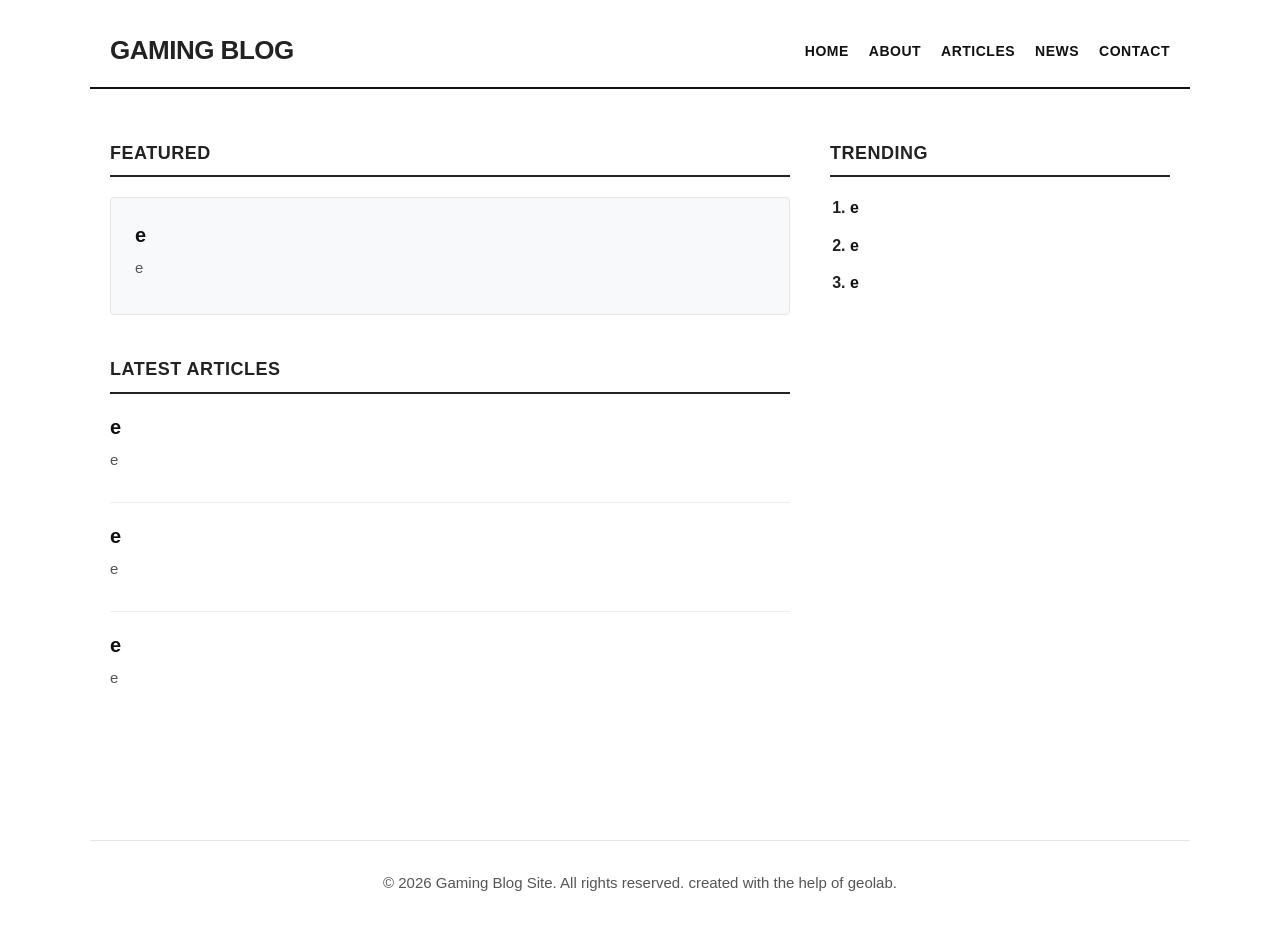
==== index.html @ 260d0674 "1st version of the site" ====
<!DOCTYPE html>
<html lang="en">
<head>
    <meta charset="UTF-8">
    <meta name="viewport" content="width=device-width, initial-scale=1.0">
    <title>Gaming Blog Homepage</title>
    <link rel="stylesheet" href="css/reset.css">
    <link rel="stylesheet" href="css/style.css">
    <link rel="stylesheet" href="css/media.css">
</head>
<body>

    <!-- HEADER / NAVIGATION -->
    <header>
        <h1 class="site-title">Gaming Blog</h1>
        <nav>
            <a href="#">Home</a>
            <a href="#">About</a>
            <a href="#">Articles</a>
            <a href="#">News</a>
            <a href="#">Contact</a>
        </nav>
    </header>

    <!-- MAIN HOMEPAGE CONTENT -->
    <main class="main-layout">

        <!-- LEFT COLUMN: ARTICLES -->
        <div class="content-area">

            <!-- Featured Section -->
            <section>
                <h2>Featured</h2>
                <div class="featured-post">
                    <h3><a href="#">e</a></h3>
                    <p>e</p>
                </div>
            </section>

            <!-- Latest Feed Section -->
            <section>
                <h2>Latest Articles</h2>
                <ul class="post-list">
                    <li class="post-item">
                        <h3><a href="#">e</a></h3>
                        <p>e</p>
                    </li>
                    <li class="post-item">
                        <h3><a href="#">e</a></h3>
                        <p>e</p>
                    </li>
                    <li class="post-item">
                        <h3><a href="#">e</a></h3>
                        <p>e</p>
                    </li>
                </ul>
            </section>

        </div>

        <!-- RIGHT COLUMN: SIDEBAR -->
        <aside>
            <section>
                <h2>Trending</h2>
                <ol>
                    <li><a href="#">e</a></li>
                    <li><a href="#">e</a></li>
                    <li><a href="#">e</a></li>
                </ol>
            </section>
        </aside>

    </main>

    <!-- FOOTER -->
    <footer>
        <p>&copy; 2026 Gaming Blog Site. All rights reserved. created with the help of geolab.</p>
    </footer>

</body>
</html>
---- css/style.css ----
/* --- Base Setup & Resets --- */
* {
    box-sizing: border-box;
    margin: 0;
    padding: 0;
}

body {
    font-family: -apple-system, BlinkMacSystemFont, "Segoe UI", Roboto, Arial, sans-serif;
    background-color: #ffffff;
    color: #222222;
    line-height: 1.6;
}

/* Remove default link styling and ensure font-weight carries over */
a {
    color: #111111;
    text-decoration: none;
}

a:hover {
    color: #0066cc;
    text-decoration: underline;
}

/* --- Global Layout Containers --- */
header, main, footer {
    max-width: 1100px;
    margin: 0 auto;
    padding: 20px;
}

/* --- Navigation Header --- */
header {
    display: flex;
    justify-content: space-between;
    align-items: center;
    border-bottom: 2px solid #111111;
    padding-bottom: 15px;
    margin-top: 10px;
}

.site-title {
    font-size: 26px;
    font-weight: 800; /* Forces bolding over the reset */
    text-transform: uppercase;
    letter-spacing: -0.5px;
}

nav {
    display: flex;
    gap: 20px;
}

nav a {
    font-size: 14px;
    font-weight: 700; /* Forces bolding over the reset */
    text-transform: uppercase;
    letter-spacing: 0.5px;
}

/* --- Core Content Grid --- */
.main-layout {
    display: grid;
    grid-template-columns: 2fr 1fr;
    gap: 40px;
    margin-top: 30px;
}

section {
    margin-bottom: 40px;
}

h2 {
    font-size: 18px;
    font-weight: 800; /* Forces bolding over the reset */
    text-transform: uppercase;
    letter-spacing: 0.5px;
    border-bottom: 2px solid #222222;
    padding-bottom: 8px;
    margin-bottom: 20px;
}

h3 {
    font-size: 20px;
    font-weight: 700; /* Forces bolding over the reset */
    margin-bottom: 8px;
    line-height: 1.3;
}

p {
    color: #555555;
    font-size: 15px;
    margin-bottom: 10px;
}

/* --- Article Cards & Lists --- */
.featured-post {
    background-color: #f8f9fa;
    padding: 24px;
    border: 1px solid #e5e5e5;
    border-radius: 4px;
}

.post-list {
    list-style: none;
}

.post-item {
    padding-bottom: 20px;
    margin-bottom: 20px;
    border-bottom: 1px solid #eeeeee;
}

.post-item:last-child {
    border-bottom: none;
}

.post-meta {
    font-size: 12px;
    font-weight: 600;
    color: #888888;
    text-transform: uppercase;
    letter-spacing: 0.5px;
}

/* --- Sidebar Styling --- */
aside {
    height: fit-content;
}

aside ol {
    padding-left: 20px;
    list-style: decimal; /* Restores the standard ordered list numbers */
}

aside ol li {
    margin-bottom: 15px;
    font-weight: 600;
    line-height: 1.4;
}

/* --- Footer --- */
footer {
    border-top: 1px solid #e5e5e5;
    text-align: center;
    font-size: 13px;
    color: #777777;
    margin-top: 60px;
    padding-top: 30px;
    padding-bottom: 40px;
}
---- css/media.css ----
@media (max-width: 768px) {
    header {
        flex-direction: column;
        align-items: flex-start;
        gap: 10px;
    }
    nav {
        margin-left: 0;
    }
    nav a {
        margin-left: 0;
        margin-right: 15px;
    }
    .main-layout {
        grid-template-columns: 1fr;
    }
}
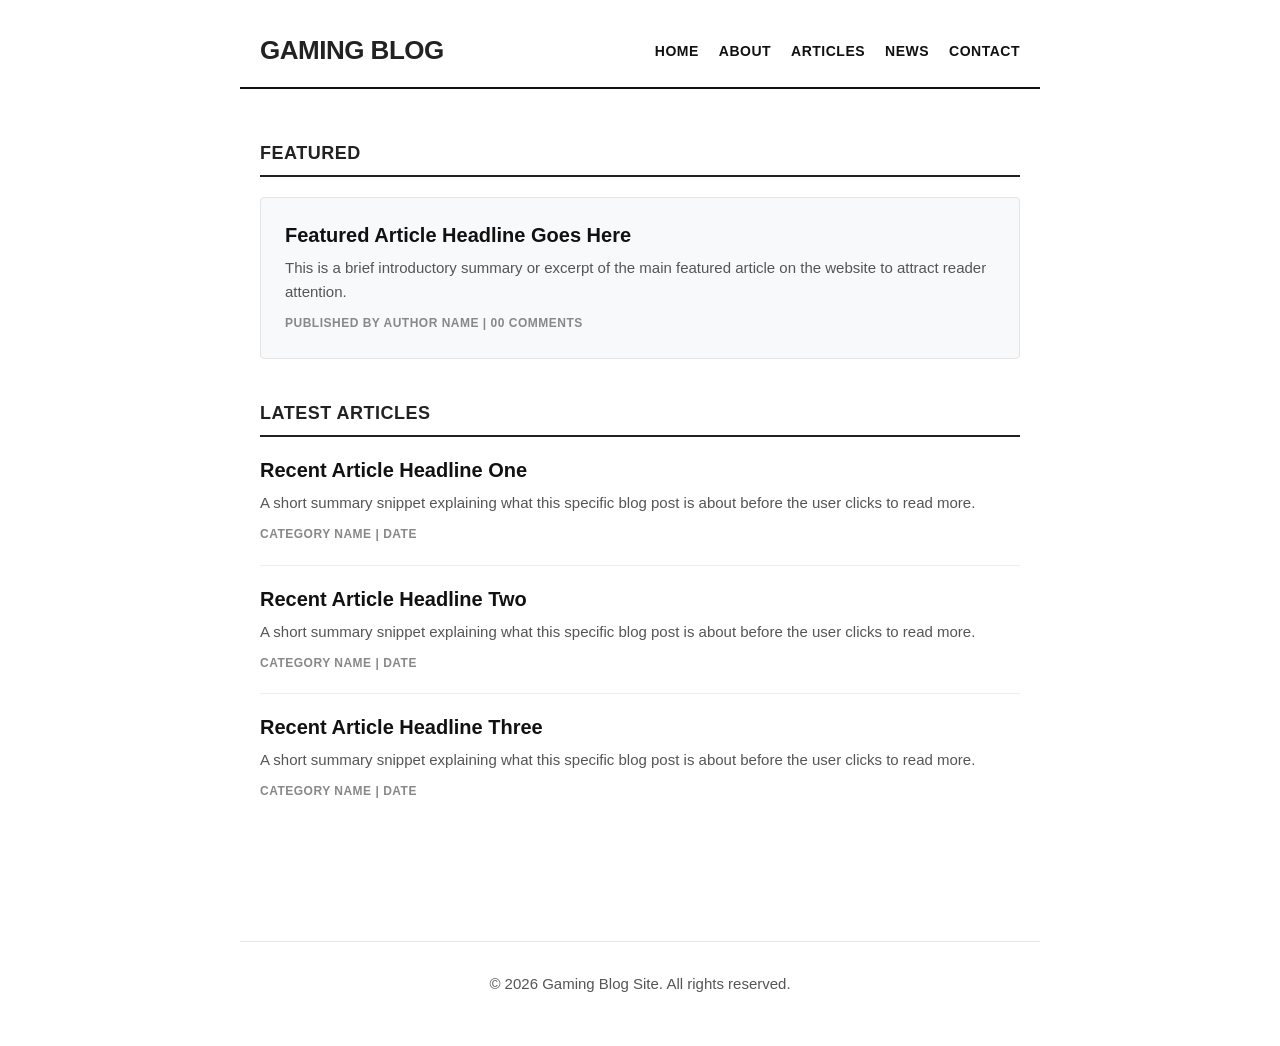
==== commit 22056073: "about.html added" ====
--- a/index.html
+++ b/index.html
@@ -10,71 +10,51 @@
 </head>
 <body>
 
-    <!-- HEADER / NAVIGATION -->
     <header>
         <h1 class="site-title">Gaming Blog</h1>
         <nav>
-            <a href="#">Home</a>
-            <a href="#">About</a>
+            <a href="index.html">Home</a>
+            <a href="about.html">About</a>
             <a href="#">Articles</a>
             <a href="#">News</a>
             <a href="#">Contact</a>
         </nav>
     </header>
 
-    <!-- MAIN HOMEPAGE CONTENT -->
     <main class="main-layout">
+        <section>
+            <h2>Featured</h2>
+            <div class="featured-post">
+                <h3><a href="#">Featured Article Headline Goes Here</a></h3>
+                <p>This is a brief introductory summary or excerpt of the main featured article on the website to attract reader attention.</p>
+                <div class="post-meta">Published by Author Name | 00 Comments</div>
+            </div>
+        </section>
 
-        <!-- LEFT COLUMN: ARTICLES -->
-        <div class="content-area">
-
-            <!-- Featured Section -->
-            <section>
-                <h2>Featured</h2>
-                <div class="featured-post">
-                    <h3><a href="#">e</a></h3>
-                    <p>e</p>
-                </div>
-            </section>
-
-            <!-- Latest Feed Section -->
-            <section>
-                <h2>Latest Articles</h2>
-                <ul class="post-list">
-                    <li class="post-item">
-                        <h3><a href="#">e</a></h3>
-                        <p>e</p>
-                    </li>
-                    <li class="post-item">
-                        <h3><a href="#">e</a></h3>
-                        <p>e</p>
-                    </li>
-                    <li class="post-item">
-                        <h3><a href="#">e</a></h3>
-                        <p>e</p>
-                    </li>
-                </ul>
-            </section>
-
-        </div>
-
-        <!-- RIGHT COLUMN: SIDEBAR -->
-        <aside>
-            <section>
-                <h2>Trending</h2>
-                <ol>
-                    <li><a href="#">e</a></li>
-                    <li><a href="#">e</a></li>
-                    <li><a href="#">e</a></li>
-                </ol>
-            </section>
-        </aside>
-
+        <section>
+            <h2>Latest Articles</h2>
+            <ul class="post-list">
+                <li class="post-item">
+                    <h3><a href="#">Recent Article Headline One</a></h3>
+                    <p>A short summary snippet explaining what this specific blog post is about before the user clicks to read more.</p>
+                    <div class="post-meta">Category Name | Date</div>
+                </li>
+                <li class="post-item">
+                    <h3><a href="#">Recent Article Headline Two</a></h3>
+                    <p>A short summary snippet explaining what this specific blog post is about before the user clicks to read more.</p>
+                    <div class="post-meta">Category Name | Date</div>
+                </li>
+                <li class="post-item">
+                    <h3><a href="#">Recent Article Headline Three</a></h3>
+                    <p>A short summary snippet explaining what this specific blog post is about before the user clicks to read more.</p>
+                    <div class="post-meta">Category Name | Date</div>
+                </li>
+            </ul>
+        </section>
     </main>
 
-    <!-- FOOTER -->
     <footer>
-        <p>&copy; 2026 Gaming Blog Site. All rights reserved. created with the help of geolab.</p>
+        <p>&copy; 2026 Gaming Blog Site. All rights reserved.</p>
     </footer>
 
 </body>
--- a/css/style.css
+++ b/css/style.css
@@ -25,7 +25,7 @@
 
 /* --- Global Layout Containers --- */
 header, main, footer {
-    max-width: 1100px;
+    max-width: 800px; /* Reduced max-width for better readability without sidebar */
     margin: 0 auto;
     padding: 20px;
 }
@@ -42,7 +42,7 @@
 
 .site-title {
     font-size: 26px;
-    font-weight: 800; /* Forces bolding over the reset */
+    font-weight: 800;
     text-transform: uppercase;
     letter-spacing: -0.5px;
 }
@@ -54,16 +54,13 @@
 
 nav a {
     font-size: 14px;
-    font-weight: 700; /* Forces bolding over the reset */
+    font-weight: 700;
     text-transform: uppercase;
     letter-spacing: 0.5px;
 }
 
-/* --- Core Content Grid --- */
+/* --- Core Content Layout --- */
 .main-layout {
-    display: grid;
-    grid-template-columns: 2fr 1fr;
-    gap: 40px;
     margin-top: 30px;
 }
 
@@ -73,7 +70,7 @@
 
 h2 {
     font-size: 18px;
-    font-weight: 800; /* Forces bolding over the reset */
+    font-weight: 800;
     text-transform: uppercase;
     letter-spacing: 0.5px;
     border-bottom: 2px solid #222222;
@@ -83,7 +80,7 @@
 
 h3 {
     font-size: 20px;
-    font-weight: 700; /* Forces bolding over the reset */
+    font-weight: 700;
     margin-bottom: 8px;
     line-height: 1.3;
 }
@@ -124,22 +121,6 @@
     letter-spacing: 0.5px;
 }
 
-/* --- Sidebar Styling --- */
-aside {
-    height: fit-content;
-}
-
-aside ol {
-    padding-left: 20px;
-    list-style: decimal; /* Restores the standard ordered list numbers */
-}
-
-aside ol li {
-    margin-bottom: 15px;
-    font-weight: 600;
-    line-height: 1.4;
-}
-
 /* --- Footer --- */
 footer {
     border-top: 1px solid #e5e5e5;
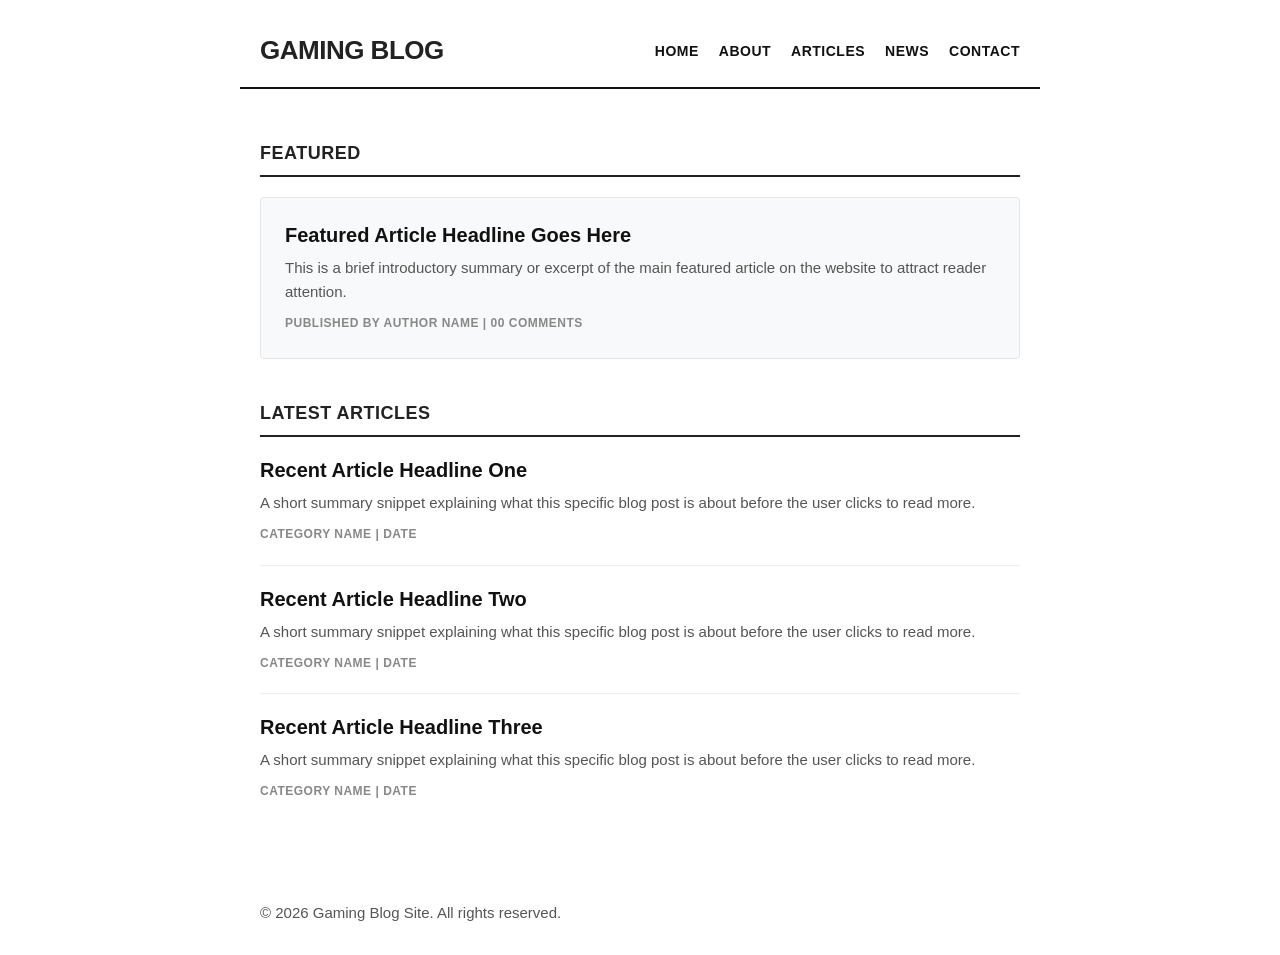
==== commit c12fa871: "2nd update to site" ====
--- a/index.html
+++ b/index.html
@@ -16,8 +16,8 @@
             <a href="index.html">Home</a>
             <a href="about.html">About</a>
             <a href="#">Articles</a>
-            <a href="#">News</a>
-            <a href="#">Contact</a>
+            <a href="news.html">News</a>
+            <a href="contact.html">Contact</a>
         </nav>
     </header>
 
--- a/css/style.css
+++ b/css/style.css
@@ -25,7 +25,7 @@
 
 /* --- Global Layout Containers --- */
 header, main, footer {
-    max-width: 800px; /* Reduced max-width for better readability without sidebar */
+    max-width: 800px;
     margin: 0 auto;
     padding: 20px;
 }
@@ -121,13 +121,45 @@
     letter-spacing: 0.5px;
 }
 
-/* --- Footer --- */
-footer {
-    border-top: 1px solid #e5e5e5;
-    text-align: center;
-    font-size: 13px;
-    color: #777777;
-    margin-top: 60px;
-    padding-top: 30px;
-    padding-bottom: 40px;
+/* --- Contact Form Layout --- */
+.form-group {
+    margin-bottom: 15px;
 }
+
+.form-group label {
+    display: block;
+    font-size: 14px;
+    font-weight: 700;
+    text-transform: uppercase;
+    margin-bottom: 5px;
+}
+
+.form-group input, .form-group textarea {
+    width: 100%;
+    padding: 10px;
+    border: 1px solid #e5e5e5;
+    border-radius: 4px;
+    font-family: inherit;
+    font-size: 15px;
+}
+
+.form-group textarea {
+    resize: vertical;
+    height: 120px;
+}
+
+.submit-btn {
+    background-color: #111111;
+    color: #ffffff;
+    border: none;
+    padding: 10px 20px;
+    font-size: 14px;
+    font-weight: 700;
+    text-transform: uppercase;
+    cursor: pointer;
+    border-radius: 4px;
+}
+
+.submit-btn:hover {
+    background-color: #333333;
+}
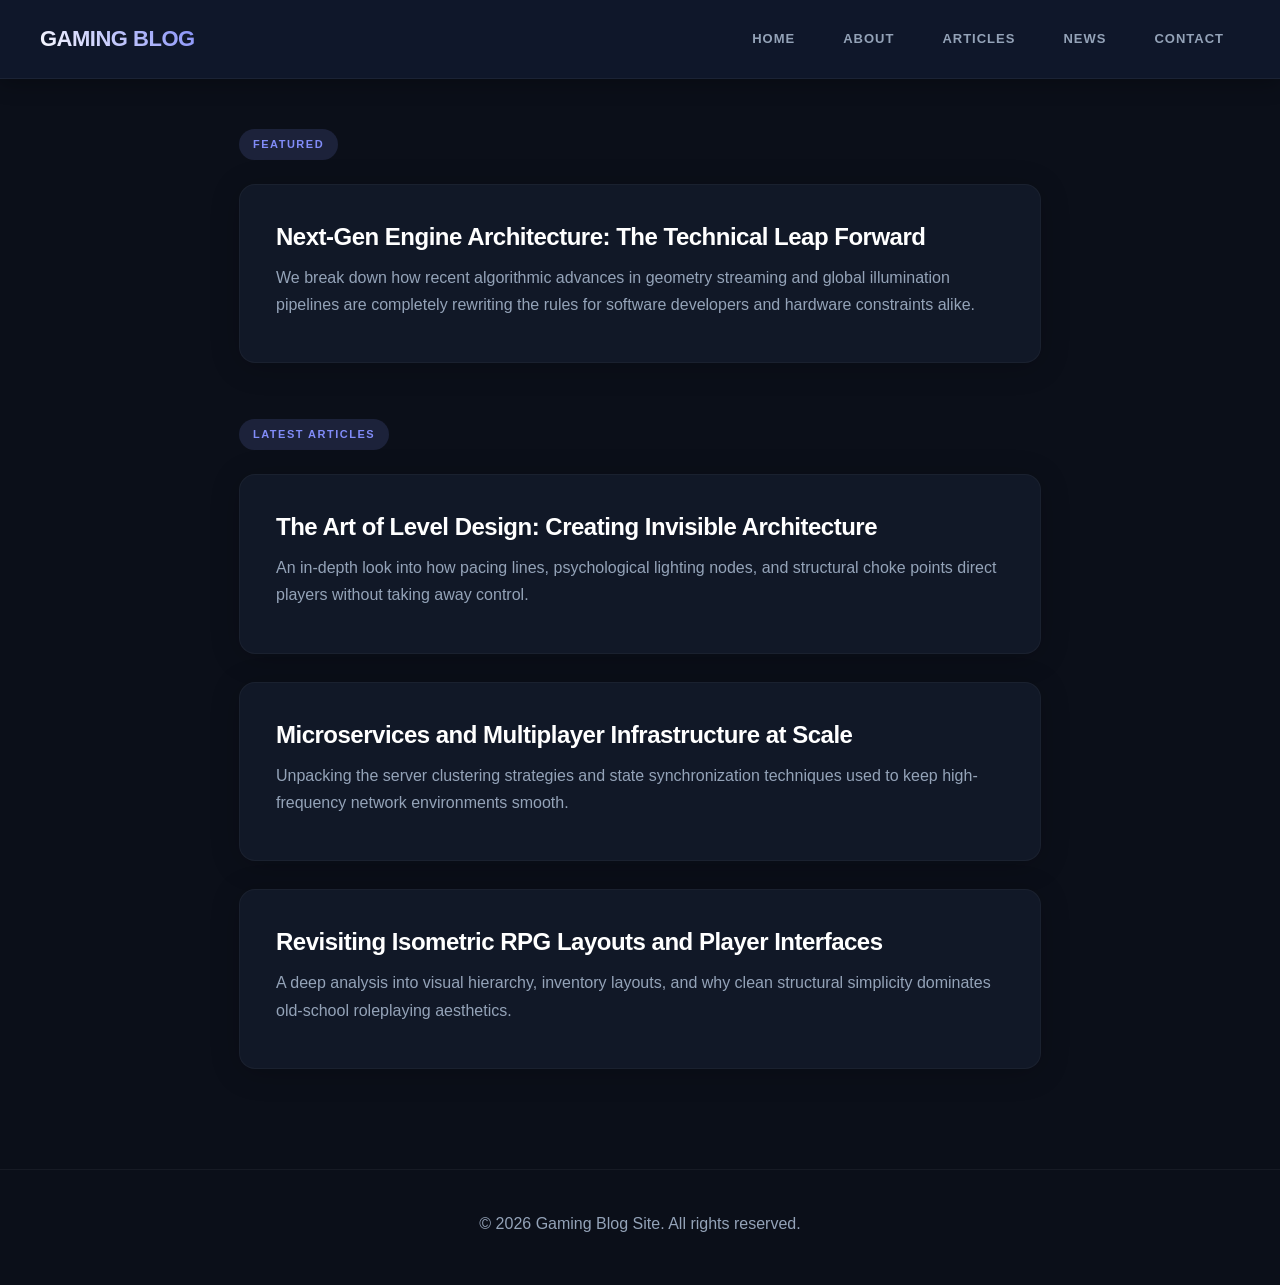
==== commit da679f7b: "big update" ====
--- a/index.html
+++ b/index.html
@@ -3,7 +3,7 @@
 <head>
     <meta charset="UTF-8">
     <meta name="viewport" content="width=device-width, initial-scale=1.0">
-    <title>Gaming Blog Homepage</title>
+    <title>Gaming Blog - Home</title>
     <link rel="stylesheet" href="css/reset.css">
     <link rel="stylesheet" href="css/style.css">
     <link rel="stylesheet" href="css/media.css">
@@ -11,11 +11,11 @@
 <body>
 
     <header>
-        <h1 class="site-title">Gaming Blog</h1>
+        <h1 class="site-title">Gaming <span>Blog</span></h1>
         <nav>
             <a href="index.html">Home</a>
             <a href="about.html">About</a>
-            <a href="#">Articles</a>
+            <a href="articles.html">Articles</a>
             <a href="news.html">News</a>
             <a href="contact.html">Contact</a>
         </nav>
@@ -25,9 +25,8 @@
         <section>
             <h2>Featured</h2>
             <div class="featured-post">
-                <h3><a href="#">Featured Article Headline Goes Here</a></h3>
-                <p>This is a brief introductory summary or excerpt of the main featured article on the website to attract reader attention.</p>
-                <div class="post-meta">Published by Author Name | 00 Comments</div>
+                <h3><a href="article1.html">Next-Gen Engine Architecture: The Technical Leap Forward</a></h3>
+                <p>We break down how recent algorithmic advances in geometry streaming and global illumination pipelines are completely rewriting the rules for software developers and hardware constraints alike.</p>
             </div>
         </section>
 
@@ -35,19 +34,16 @@
             <h2>Latest Articles</h2>
             <ul class="post-list">
                 <li class="post-item">
-                    <h3><a href="#">Recent Article Headline One</a></h3>
-                    <p>A short summary snippet explaining what this specific blog post is about before the user clicks to read more.</p>
-                    <div class="post-meta">Category Name | Date</div>
+                    <h3><a href="article1.html">The Art of Level Design: Creating Invisible Architecture</a></h3>
+                    <p>An in-depth look into how pacing lines, psychological lighting nodes, and structural choke points direct players without taking away control.</p>
                 </li>
                 <li class="post-item">
-                    <h3><a href="#">Recent Article Headline Two</a></h3>
-                    <p>A short summary snippet explaining what this specific blog post is about before the user clicks to read more.</p>
-                    <div class="post-meta">Category Name | Date</div>
+                    <h3><a href="article2.html">Microservices and Multiplayer Infrastructure at Scale</a></h3>
+                    <p>Unpacking the server clustering strategies and state synchronization techniques used to keep high-frequency network environments smooth.</p>
                 </li>
                 <li class="post-item">
-                    <h3><a href="#">Recent Article Headline Three</a></h3>
-                    <p>A short summary snippet explaining what this specific blog post is about before the user clicks to read more.</p>
-                    <div class="post-meta">Category Name | Date</div>
+                    <h3><a href="article3.html">Revisiting Isometric RPG Layouts and Player Interfaces</a></h3>
+                    <p>A deep analysis into visual hierarchy, inventory layouts, and why clean structural simplicity dominates old-school roleplaying aesthetics.</p>
                 </li>
             </ul>
         </section>
--- a/css/style.css
+++ b/css/style.css
@@ -1,4 +1,4 @@
-/* --- Base Setup & Resets --- */
+/* --- Base Resets & Professional Setup --- */
 * {
     box-sizing: border-box;
     margin: 0;
@@ -6,160 +6,255 @@
 }
 
 body {
-    font-family: -apple-system, BlinkMacSystemFont, "Segoe UI", Roboto, Arial, sans-serif;
-    background-color: #ffffff;
-    color: #222222;
-    line-height: 1.6;
-}
-
-/* Remove default link styling and ensure font-weight carries over */
+    font-family: -apple-system, BlinkMacSystemFont, "Segoe UI", Roboto, Helvetica, Arial, sans-serif;
+    background-color: #0b0f19; /* Deep midnight blue body background that sets the tone */
+    color: #f1f5f9; /* Off-white text for excellent dark-mode readability */
+    line-height: 1.7;
+    -webkit-font-smoothing: antialiased;
+}
+
+::selection {
+    background-color: rgba(99, 102, 241, 0.3);
+    color: #818cf8;
+}
+
 a {
-    color: #111111;
+    color: inherit;
     text-decoration: none;
-}
-
-a:hover {
-    color: #0066cc;
-    text-decoration: underline;
-}
-
-/* --- Global Layout Containers --- */
-header, main, footer {
-    max-width: 800px;
-    margin: 0 auto;
-    padding: 20px;
-}
-
-/* --- Navigation Header --- */
+    transition: all 0.25s cubic-bezier(0.4, 0, 0.2, 1);
+}
+
+/* --- Premium Navigation Bar Layout --- */
 header {
+    background-color: #0f172a; /* Blends flawlessly into the body tone */
+    padding: 20px 40px;
     display: flex;
     justify-content: space-between;
     align-items: center;
-    border-bottom: 2px solid #111111;
-    padding-bottom: 15px;
-    margin-top: 10px;
+    border-bottom: 1px solid rgba(255, 255, 255, 0.05); /* Very subtle divider line */
+    box-shadow: 0 4px 20px rgba(0, 0, 0, 0.3);
+    position: sticky;
+    top: 0;
+    z-index: 100;
 }
 
 .site-title {
-    font-size: 26px;
-    font-weight: 800;
+    font-size: 22px;
+    font-weight: 900;
     text-transform: uppercase;
     letter-spacing: -0.5px;
+
+    /* --- The Webkit Gradient Effect --- */
+    background: linear-gradient(45deg, #ffffff, #818cf8);
+    -webkit-background-clip: text;
+    -webkit-text-fill-color: transparent;
+}
+
+.site-title span {
+    color: #818cf8; /* Vibrant neon indigo for the dark background */
 }
 
 nav {
     display: flex;
-    gap: 20px;
+    align-items: center;
+    gap: 16px;
 }
 
 nav a {
-    font-size: 14px;
-    font-weight: 700;
-    text-transform: uppercase;
-    letter-spacing: 0.5px;
-}
-
-/* --- Core Content Layout --- */
-.main-layout {
-    margin-top: 30px;
+    font-size: 13px;
+    font-weight: 700;
+    text-transform: uppercase;
+    letter-spacing: 1px;
+    color: #94a3b8;
+    padding: 8px 16px;
+    border-radius: 8px;
+}
+
+nav a:hover {
+    color: #ffffff;
+    background-color: rgba(255, 255, 255, 0.05);
+}
+
+/* --- Layout Main Blueprint --- */
+main {
+    max-width: 850px;
+    margin: 50px auto;
+    padding: 0 24px;
 }
 
 section {
-    margin-bottom: 40px;
-}
-
+    margin-bottom: 56px;
+}
+
+/* Modern clean section tags */
 h2 {
-    font-size: 18px;
+    font-size: 11px;
     font-weight: 800;
     text-transform: uppercase;
-    letter-spacing: 0.5px;
-    border-bottom: 2px solid #222222;
-    padding-bottom: 8px;
-    margin-bottom: 20px;
+    letter-spacing: 1.5px;
+    color: #818cf8;
+    margin-bottom: 24px;
+    display: inline-block;
+    background-color: rgba(129, 140, 248, 0.15); /* Translucent glow badge */
+    padding: 6px 14px;
+    border-radius: 20px;
 }
 
 h3 {
-    font-size: 20px;
-    font-weight: 700;
+    font-size: 24px;
+    font-weight: 800;
+    margin-bottom: 12px;
+    letter-spacing: -0.5px;
+    color: #ffffff; /* Bright title text */
+    line-height: 1.3;
+}
+
+h3 a:hover {
+    color: #818cf8;
+}
+
+p {
+    color: #94a3b8; /* Muted slate gray for relaxed reading comfort */
+    font-size: 16px;
     margin-bottom: 8px;
-    line-height: 1.3;
-}
-
-p {
-    color: #555555;
-    font-size: 15px;
-    margin-bottom: 10px;
-}
-
-/* --- Article Cards & Lists --- */
-.featured-post {
-    background-color: #f8f9fa;
-    padding: 24px;
-    border: 1px solid #e5e5e5;
-    border-radius: 4px;
+}
+
+/* --- Sleek Dark-Mode Card Containers --- */
+.featured-post, .post-item {
+    background-color: #111827; /* Rich dark-slate cards that float above the background */
+    padding: 36px;
+    border: 1px solid rgba(255, 255, 255, 0.04);
+    border-radius: 16px;
+    box-shadow: 0 4px 30px rgba(0, 0, 0, 0.2);
+    transition: all 0.3s cubic-bezier(0.4, 0, 0.2, 1);
+    margin-bottom: 28px;
+}
+
+.featured-post:hover, .post-item:hover {
+    transform: translateY(-4px);
+    box-shadow: 0 20px 30px rgba(0, 0, 0, 0.4);
+    border-color: rgba(129, 140, 248, 0.4); /* Glowing indigo border on hover */
+    background-color: #1f2937; /* Slightly lighter on interaction */
 }
 
 .post-list {
     list-style: none;
 }
 
-.post-item {
-    padding-bottom: 20px;
-    margin-bottom: 20px;
-    border-bottom: 1px solid #eeeeee;
-}
-
-.post-item:last-child {
-    border-bottom: none;
-}
-
-.post-meta {
-    font-size: 12px;
-    font-weight: 600;
-    color: #888888;
-    text-transform: uppercase;
-    letter-spacing: 0.5px;
-}
-
-/* --- Contact Form Layout --- */
+/* --- Contact Input Form Field Refinements --- */
 .form-group {
-    margin-bottom: 15px;
+    margin-bottom: 24px;
 }
 
 .form-group label {
     display: block;
-    font-size: 14px;
-    font-weight: 700;
-    text-transform: uppercase;
-    margin-bottom: 5px;
+    font-size: 12px;
+    font-weight: 700;
+    text-transform: uppercase;
+    color: #94a3b8;
+    margin-bottom: 8px;
+    letter-spacing: 0.5px;
 }
 
 .form-group input, .form-group textarea {
     width: 100%;
-    padding: 10px;
-    border: 1px solid #e5e5e5;
-    border-radius: 4px;
+    padding: 14px 16px;
+    border: 1px solid rgba(255, 255, 255, 0.1);
+    border-radius: 10px;
     font-family: inherit;
     font-size: 15px;
+    background-color: #1f2937;
+    color: #ffffff;
+    transition: all 0.2s ease;
+}
+
+.form-group input:focus, .form-group textarea:focus {
+    outline: none;
+    border-color: #818cf8;
+    background-color: #111827;
+    box-shadow: 0 0 0 4px rgba(129, 140, 248, 0.2);
 }
 
 .form-group textarea {
     resize: vertical;
-    height: 120px;
+    height: 150px;
 }
 
 .submit-btn {
-    background-color: #111111;
+    background-color: #818cf8;
     color: #ffffff;
     border: none;
-    padding: 10px 20px;
+    padding: 14px 32px;
     font-size: 14px;
     font-weight: 700;
     text-transform: uppercase;
+    letter-spacing: 0.5px;
     cursor: pointer;
-    border-radius: 4px;
+    border-radius: 10px;
+    box-shadow: 0 4px 12px rgba(129, 140, 248, 0.3);
+    transition: all 0.2s ease;
 }
 
 .submit-btn:hover {
-    background-color: #333333;
-}
+    background-color: #6366f1;
+    box-shadow: 0 4px 20px rgba(99, 102, 241, 0.5);
+}
+
+/* --- Clean Dark Footer Layout --- */
+footer {
+    text-align: center;
+    font-size: 14px;
+    color: #64748b;
+    margin-top: 100px;
+    padding: 40px 0;
+    border-top: 1px solid rgba(255, 255, 255, 0.05);
+}
+
+/* --- Dedicated Social Media Grid (Contact Page) --- */
+.social-links-card {
+    background-color: #111827;
+    padding: 36px;
+    border: 1px solid rgba(255, 255, 255, 0.04);
+    border-radius: 16px;
+    box-shadow: 0 4px 30px rgba(0, 0, 0, 0.2);
+}
+
+.social-links-card p {
+    margin-bottom: 24px;
+}
+
+.social-grid {
+    display: grid;
+    grid-template-columns: repeat(auto-fit, minmax(140px, 1fr));
+    gap: 16px;
+}
+
+.social-box {
+    display: flex;
+    flex-direction: column;
+    align-items: center;
+    justify-content: center;
+    padding: 20px;
+    background-color: #1f2937;
+    border: 1px solid rgba(255, 255, 255, 0.02);
+    border-radius: 12px;
+    color: #94a3b8;
+    gap: 10px;
+    font-weight: 700;
+    font-size: 14px;
+}
+
+.social-box i {
+    font-size: 24px;
+    transition: transform 0.25s ease;
+}
+
+/* Custom interactive brand highlight hover effects */
+.social-box:hover i {
+    transform: scale(1.2);
+}
+
+.social-box.tw:hover { color: #1da1f2; background-color: rgba(29, 161, 242, 0.05); border-color: rgba(29, 161, 242, 0.2); }
+.social-box.ds:hover { color: #5865f2; background-color: rgba(88, 101, 242, 0.05); border-color: rgba(88, 101, 242, 0.2); }
+.social-box.yt:hover { color: #ff0000; background-color: rgba(255, 0, 0, 0.05); border-color: rgba(255, 0, 0, 0.2); }
+.social-box.gh:hover { color: #ffffff; background-color: rgba(255, 255, 255, 0.05); border-color: rgba(255, 255, 255, 0.2); }
--- a/css/media.css
+++ b/css/media.css
@@ -1,17 +1,17 @@
-@media (max-width: 768px) {
+@media (max-width: 640px) {
     header {
         flex-direction: column;
-        align-items: flex-start;
-        gap: 10px;
+        gap: 16px;
+        padding: 20px;
     }
     nav {
-        margin-left: 0;
+        gap: 4px;
     }
     nav a {
-        margin-left: 0;
-        margin-right: 15px;
+        padding: 6px 10px;
+        font-size: 12px;
     }
-    .main-layout {
-        grid-template-columns: 1fr;
+    .featured-post, .post-item {
+        padding: 28px;
     }
 }
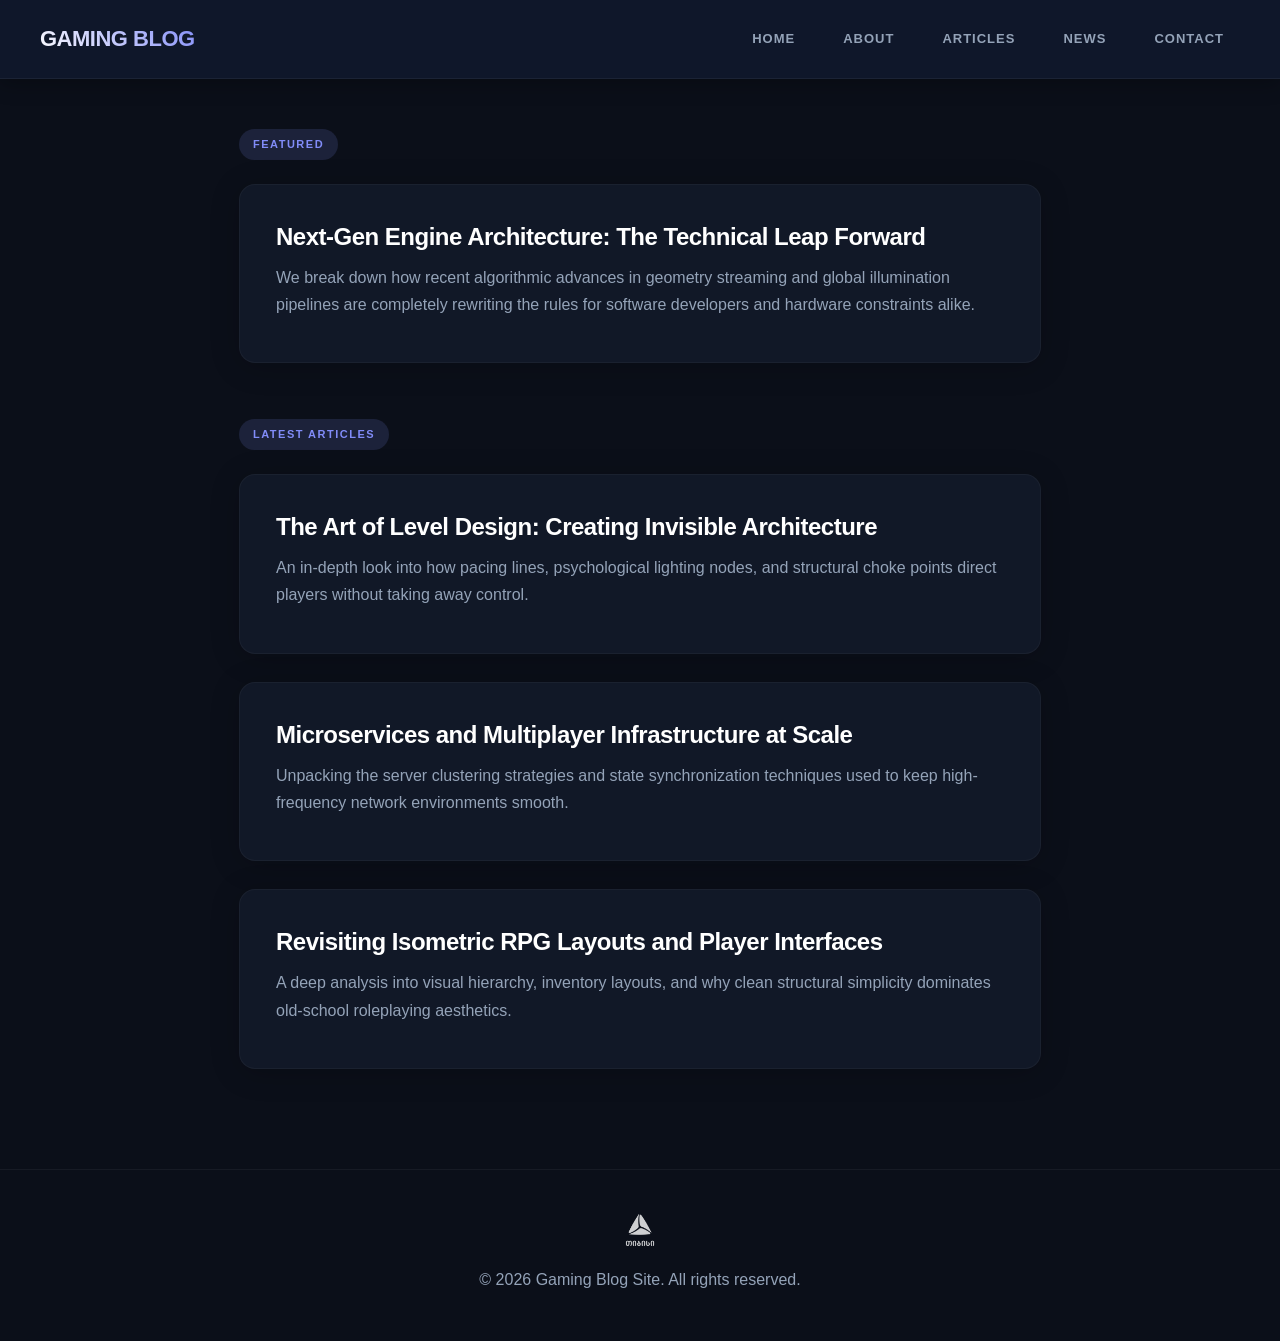
==== commit d05ed112: "finishing touches" ====
--- a/index.html
+++ b/index.html
@@ -50,8 +50,13 @@
     </main>
 
     <footer>
+    <div class="footer-content">
+        <a href="https://tbcbank.ge/ka/tbc-education" target="_blank" rel="noopener noreferrer" class="logo-link">
+            <img src="images/tbc-logo.png" alt="TBC Logo" class="footer-logo">
+        </a>
         <p>&copy; 2026 Gaming Blog Site. All rights reserved.</p>
-    </footer>
+    </div>
+</footer>
 
 </body>
 </html>
--- a/css/style.css
+++ b/css/style.css
@@ -3,6 +3,26 @@
     box-sizing: border-box;
     margin: 0;
     padding: 0;
+}
+
+/* --- WebKit Custom Scrollbar Styling --- */
+::-webkit-scrollbar {
+    width: 10px; /* Width of the vertical scrollbar */
+    height: 10px; /* Height of the horizontal scrollbar */
+}
+
+::-webkit-scrollbar-track {
+    background: #0b0f19; /* Matches body background */
+}
+
+::-webkit-scrollbar-thumb {
+    background: #1f2937; /* Smooth dark gray handle */
+    border: 2px solid #0b0f19; /* Creates a clean gap effect */
+    border-radius: 10px;
+}
+
+::-webkit-scrollbar-thumb:hover {
+    background: #818cf8; /* Turns vibrant indigo when dragged */
 }
 
 body {
@@ -11,6 +31,7 @@
     color: #f1f5f9; /* Off-white text for excellent dark-mode readability */
     line-height: 1.7;
     -webkit-font-smoothing: antialiased;
+    -webkit-tap-highlight-color: transparent;
 }
 
 ::selection {
@@ -258,3 +279,30 @@
 .social-box.ds:hover { color: #5865f2; background-color: rgba(88, 101, 242, 0.05); border-color: rgba(88, 101, 242, 0.2); }
 .social-box.yt:hover { color: #ff0000; background-color: rgba(255, 0, 0, 0.05); border-color: rgba(255, 0, 0, 0.2); }
 .social-box.gh:hover { color: #ffffff; background-color: rgba(255, 255, 255, 0.05); border-color: rgba(255, 255, 255, 0.2); }
+
+/* --- Footer Logo Layout --- */
+.footer-content {
+    display: flex;
+    flex-direction: column;
+    align-items: center;
+    gap: 16px; /* Spacing between logo and copyright text */
+}
+
+.footer-logo {
+    height: 40px; /* Restricts height so it stays crisp and proportional */
+    width: auto;  /* Maintains original aspect ratio */
+    object-fit: contain;
+    filter: brightness(0) invert(1); /* WebKit/Modern utility turns dark logos pure white to fit dark mode */
+    opacity: 0.8;
+    transition: opacity 0.25s ease;
+    -webkit-user-drag: none; /* WebKit specific: prevents dragging the logo image */
+}
+
+.logo-link {
+    display: inline-flex; /* Keeps the link box perfectly sized around the logo shape */
+    outline: none;
+}
+
+.footer-logo:hover {
+    opacity: 1;
+}
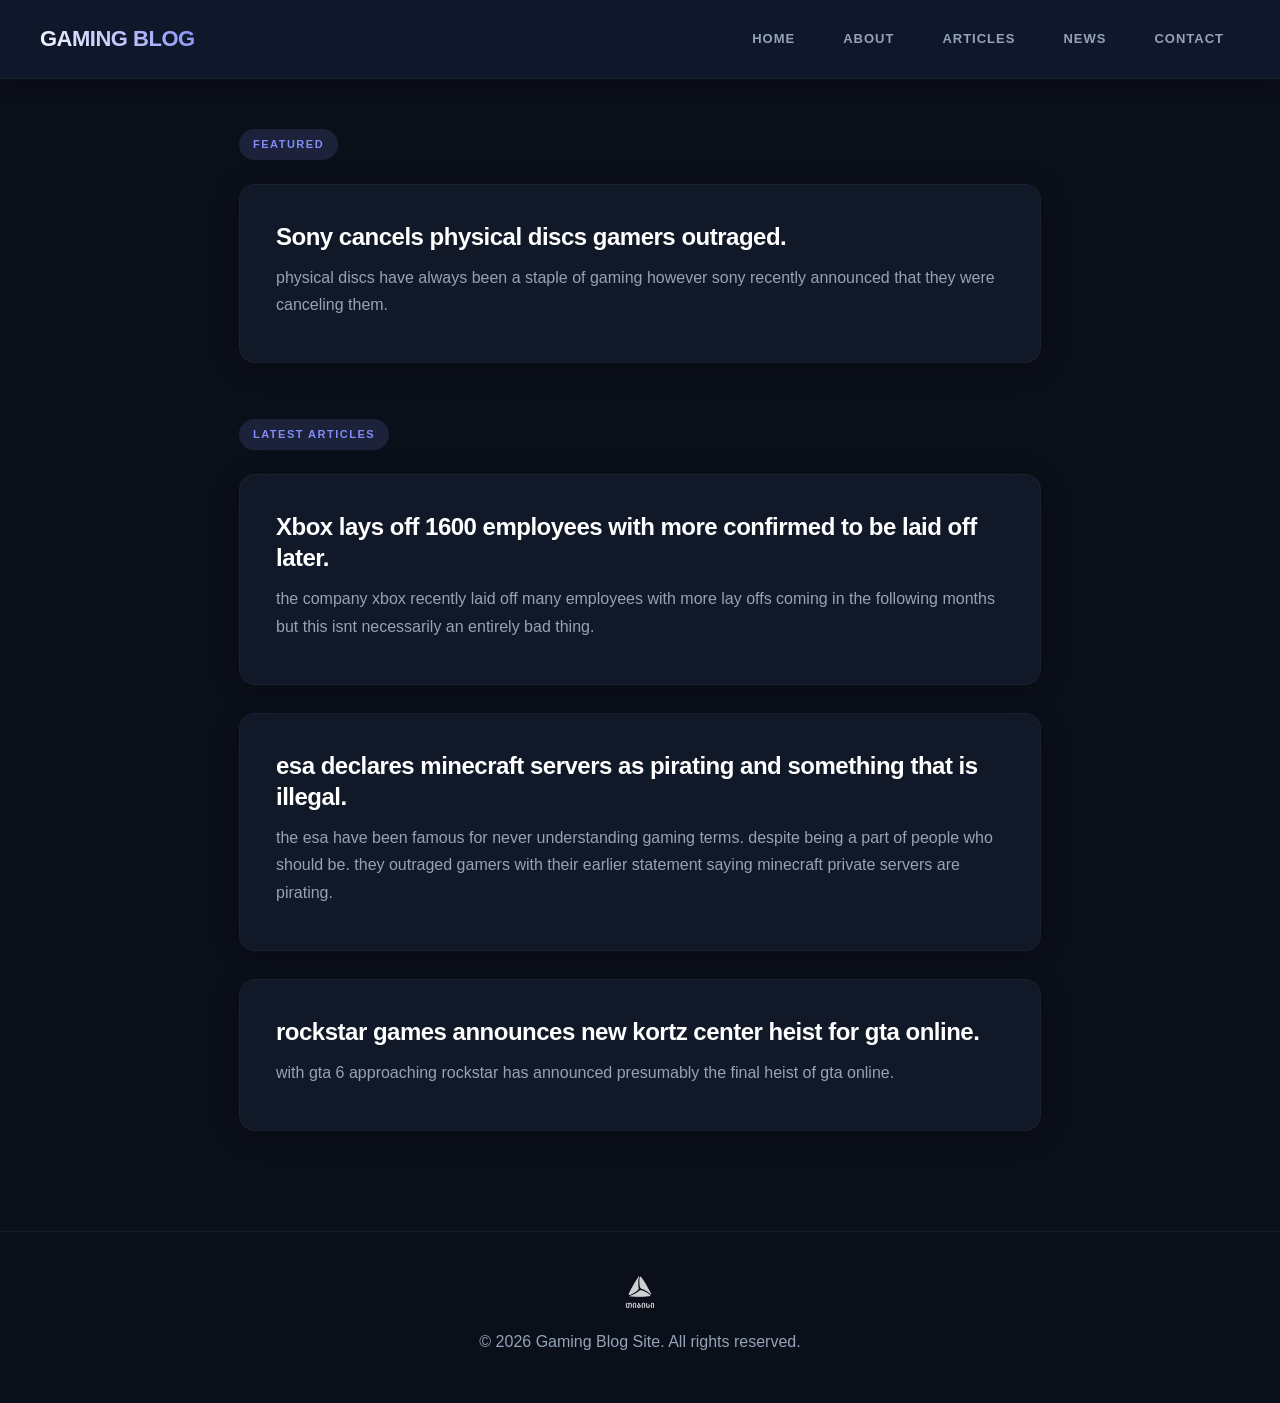
==== commit 1bda494f: "4 articles added" ====
--- a/index.html
+++ b/index.html
@@ -25,8 +25,8 @@
         <section>
             <h2>Featured</h2>
             <div class="featured-post">
-                <h3><a href="article1.html">Next-Gen Engine Architecture: The Technical Leap Forward</a></h3>
-                <p>We break down how recent algorithmic advances in geometry streaming and global illumination pipelines are completely rewriting the rules for software developers and hardware constraints alike.</p>
+                <h3><a href="article4.html">Sony cancels physical discs gamers outraged.</a></h3>
+                <p>physical discs have always been a staple of gaming however sony recently announced that they were canceling them.</p>
             </div>
         </section>
 
@@ -34,16 +34,16 @@
             <h2>Latest Articles</h2>
             <ul class="post-list">
                 <li class="post-item">
-                    <h3><a href="article1.html">The Art of Level Design: Creating Invisible Architecture</a></h3>
-                    <p>An in-depth look into how pacing lines, psychological lighting nodes, and structural choke points direct players without taking away control.</p>
+                    <h3><a href="article1.html">Xbox lays off 1600 employees with more confirmed to be laid off later.</a></h3>
+                    <p>the company xbox recently laid off many employees with more lay offs coming in the following months but this isnt necessarily an entirely bad thing.</p>
                 </li>
                 <li class="post-item">
-                    <h3><a href="article2.html">Microservices and Multiplayer Infrastructure at Scale</a></h3>
-                    <p>Unpacking the server clustering strategies and state synchronization techniques used to keep high-frequency network environments smooth.</p>
+                    <h3><a href="article2.html">esa declares minecraft servers as pirating and something that is illegal.</a></h3>
+                    <p>the esa have been famous for never understanding gaming terms. despite being a part of people who should be. they outraged gamers with their earlier statement saying minecraft private servers are pirating.</p>
                 </li>
                 <li class="post-item">
-                    <h3><a href="article3.html">Revisiting Isometric RPG Layouts and Player Interfaces</a></h3>
-                    <p>A deep analysis into visual hierarchy, inventory layouts, and why clean structural simplicity dominates old-school roleplaying aesthetics.</p>
+                    <h3><a href="article3.html">rockstar games announces new kortz center heist for gta online.</a></h3>
+                    <p>with gta 6 approaching rockstar has announced presumably the final heist of gta online.</p>
                 </li>
             </ul>
         </section>
--- a/css/media.css
+++ b/css/media.css
@@ -1,17 +1,92 @@
-@media (max-width: 640px) {
+@media screen and (max-width: 880px) {
+    main {
+        max-width: 100%;
+        margin: 30px auto;
+        padding: 0 20px;
+    }
+
+    h3 {
+        font-size: 22px;
+    }
+
+    .featured-post,
+    .post-item,
+    .social-links-card {
+        padding: 28px;
+        margin-bottom: 24px;
+    }
+}
+
+@media screen and (max-width: 640px) {
     header {
         flex-direction: column;
         gap: 16px;
         padding: 20px;
+        text-align: center;
     }
+
     nav {
-        gap: 4px;
+        flex-wrap: wrap;
+        justify-content: center;
+        gap: 6px;
     }
+
     nav a {
-        padding: 6px 10px;
+        padding: 6px 12px;
         font-size: 12px;
     }
-    .featured-post, .post-item {
-        padding: 28px;
+
+    main {
+        margin: 20px auto;
+    }
+
+    h3 {
+        font-size: 19px;
+        line-height: 1.4;
+    }
+
+    p {
+        font-size: 15px;
+        line-height: 1.6;
+    }
+
+    .social-grid {
+        grid-template-columns: repeat(2, 1fr);
+        gap: 12px;
+    }
+
+    .social-box {
+        padding: 16px 10px;
+    }
+
+    .featured-post {
+        padding: 20px;
+    }
+
+    .form-group input,
+    .form-group textarea {
+        padding: 12px;
+        font-size: 14px;
+    }
+
+    .submit-btn {
+        width: 100%;
+        padding: 14px 20px;
+    }
+
+    footer {
+        margin-top: 60px;
+        padding: 30px 20px;
     }
 }
+
+@media screen and (max-width: 380px) {
+    .social-grid {
+        grid-template-columns: 1fr;
+    }
+
+    nav a {
+        padding: 4px 8px;
+        font-size: 11px;
+    }
+}
